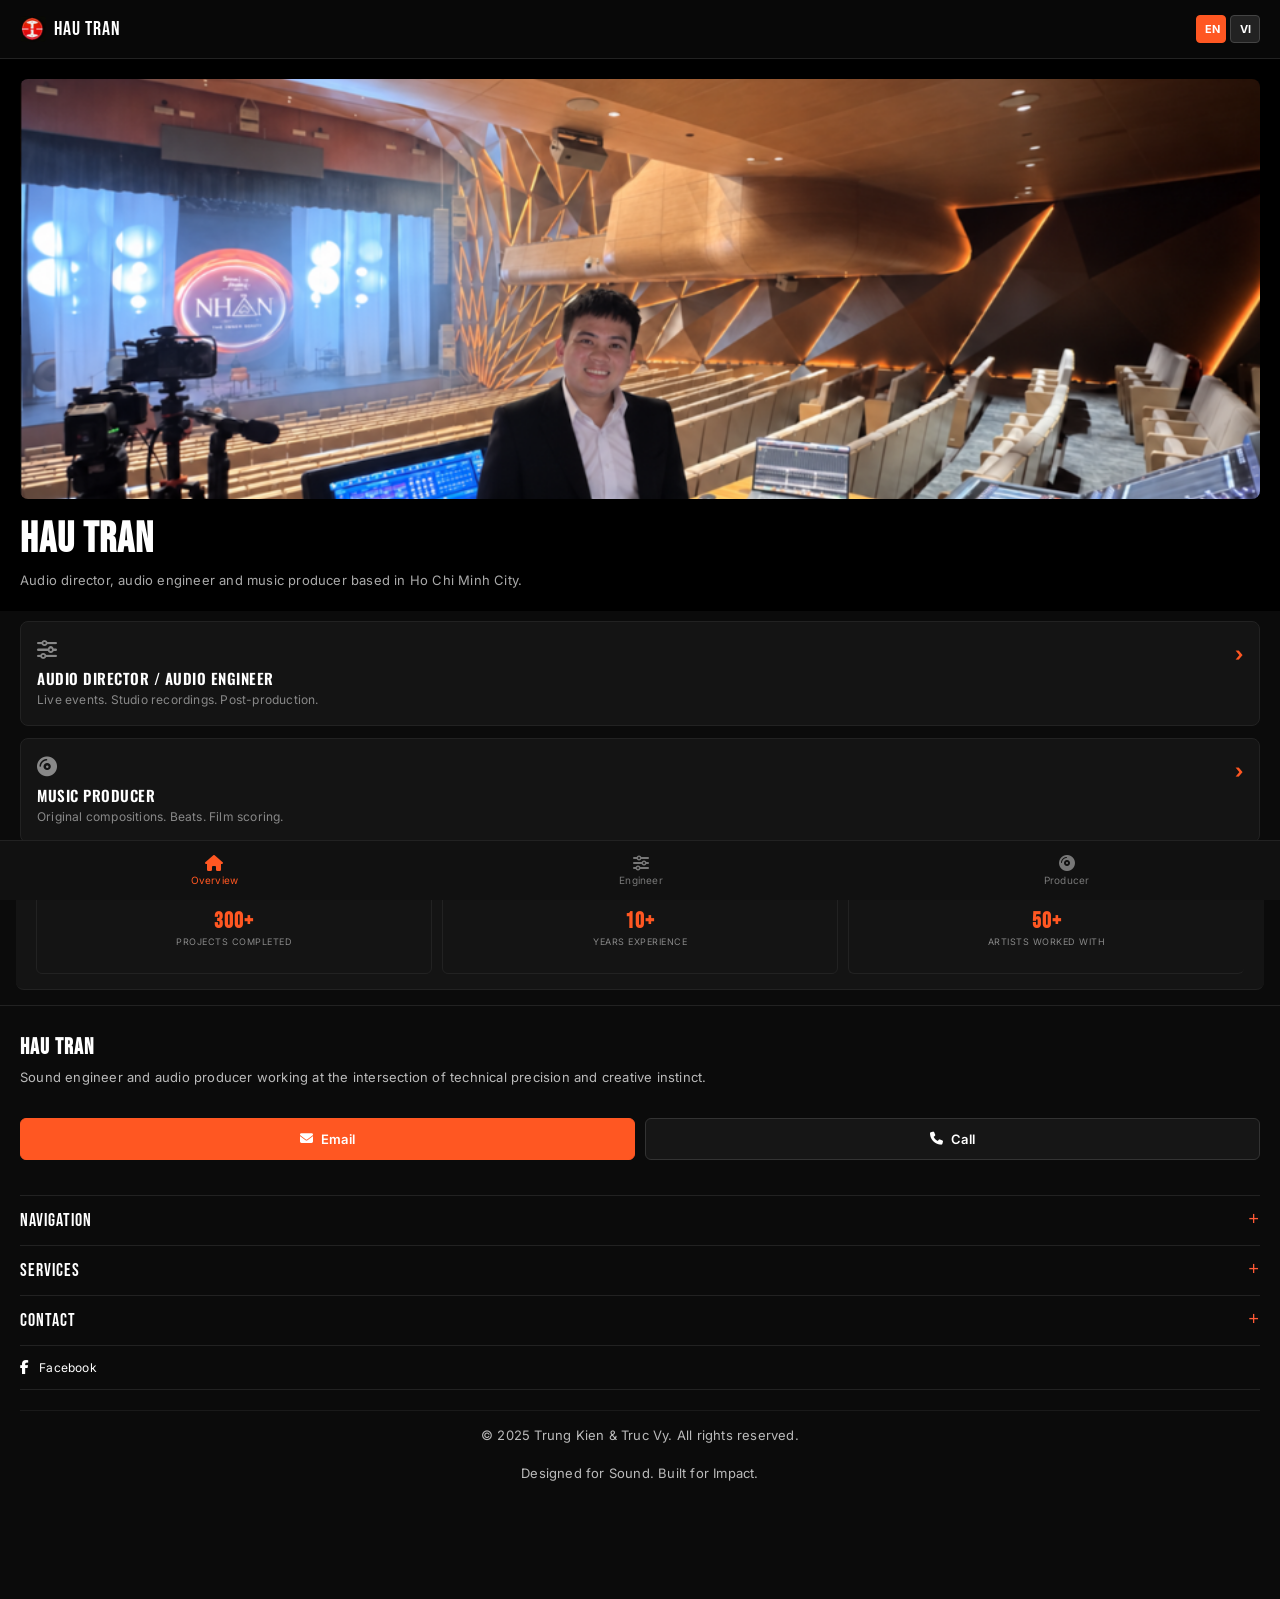
==== index.html @ 59835f32 "feat: initial commit portfolio mobile" ====
<!doctype html>
<html lang="vi">
  <head>
    <meta charset="UTF-8" />
    <meta
      name="viewport"
      content="width=device-width, initial-scale=1.0, maximum-scale=1.0, user-scalable=no"
    />
    <title>Hau Tran Portfolio - Overview</title>
    <link rel="stylesheet" href="style.css" />
    <link
      rel="stylesheet"
      href="https://cdnjs.cloudflare.com/ajax/libs/font-awesome/6.5.0/css/all.min.css"
    />
    <link
      href="https://fonts.googleapis.com/css2?family=Bebas+Neue&family=Montserrat:wght@400;500;600;700&display=swap"
      rel="stylesheet"
    />
    <link
      href="https://fonts.googleapis.com/css2?family=Oswald:wght@400;500;600;700&family=Inter:wght@400;500;600&display=swap"
      rel="stylesheet"
    />
    <style>
      body {
        padding-bottom: 70px;
        background-color: #0b0b0b;
        color: #fff;
        font-family: "Inter", sans-serif;
        margin: 0;
      }
      .header {
        display: flex;
        justify-content: space-between;
        align-items: center;
        padding: 15px 20px;
        background: #111;
        position: sticky;
        top: 0;
        z-index: 1000;
        border-bottom: 1px solid #222;
      }
      .header nav {
        display: none;
      }
      .logo1 {
        display: flex;
        align-items: center;
        gap: 8px;
        text-decoration: none;
        color: #fff;
        font-family: "Bebas Neue", sans-serif;
        font-size: 20px;
        letter-spacing: 1px;
      }
      .logo1 img {
        height: 26px;
        width: 26px;
        border-radius: 4px;
        object-fit: cover;
      }
      .lang-switch {
        display: flex;
        gap: 4px;
      }
      .lang-switch button {
        background: #222;
        color: #fff;
        border: 1px solid #444;
        padding: 4px 8px;
        font-size: 11px;
        cursor: pointer;
        border-radius: 4px;
        font-weight: bold;
      }
      .lang-switch button:first-child {
        background: #ff5722;
        border-color: #ff5722;
      }

      .hero-menu {
        padding: 20px;
        text-align: left;
      }
      .hero-menu img {
        width: 100%;
        max-height: 420px;
        object-fit: cover;
        border-radius: 8px;
        margin-bottom: 20px;
      }
      .hero-menu h1 {
        font-family: "Bebas Neue", sans-serif;
        font-size: 42px;
        line-height: 1;
        margin: 0 0 10px 0;
        letter-spacing: 1px;
      }
      .hero-menu p {
        font-size: 13px;
        color: #aaa;
        margin: 0;
        line-height: 1.5;
      }

      .choose {
        padding: 10px 20px;
        display: flex;
        flex-direction: column;
        gap: 12px;
      }
      .choose-card {
        background: #141414;
        border: 1px solid #222;
        border-radius: 8px;
        padding: 16px;
        text-decoration: none;
        color: #fff;
        display: block;
        position: relative;
      }
      .choose-card .icon {
        font-size: 20px;
        color: #888;
        margin-bottom: 8px;
      }
      .choose-card h2 {
        font-size: 15px;
        margin: 0 0 6px 0;
        font-family: "Oswald", sans-serif;
        letter-spacing: 0.5px;
      }
      .choose-card p {
        font-size: 12px;
        color: #888;
        margin: 0;
        line-height: 1.4;
      }
      .choose-card::after {
        content: "›";
        position: absolute;
        right: 16px;
        top: 20px;
        color: #ff5722;
        font-size: 20px;
        font-weight: bold;
      }

      .stats {
        padding: 15px 20px;
        display: grid;
        grid-template-columns: repeat(3, 1fr);
        gap: 10px;
        text-align: center;
      }
      .stat-item {
        background: #141414;
        padding: 15px 5px;
        border-radius: 6px;
        border: 1px solid #222;
      }
      .stat-item h3 {
        font-size: 22px;
        color: #ff5722;
        margin: 0 0 4px 0;
        font-family: "Bebas Neue", sans-serif;
      }
      .stat-item p {
        font-size: 9px;
        color: #888;
        margin: 0;
        text-transform: uppercase;
        line-height: 1.2;
      }

      /* Fix lỗi layout footer bằng cách ép về cột dọc */
      .footer {
        padding: 30px 20px 20px 20px;
        background: #0b0b0b;
        font-size: 12px;
        color: #aaa;
        display: flex;
        flex-direction: column;
        float: none !important;
        width: 100% !important;
        box-sizing: border-box;
      }
      .footer .footer-col {
        width: 100% !important;
        float: none !important;
        display: block !important;
        margin-bottom: 15px;
      }
      .footer h3 {
        font-family: "Bebas Neue", sans-serif;
        font-size: 22px;
        color: #fff;
        margin-bottom: 8px;
        letter-spacing: 1px;
      }
      .footer p {
        margin: 0 0 15px 0;
        line-height: 1.5;
        font-size: 13px;
        color: #bbb;
        width: 100%;
      }

      .action-buttons {
        display: flex;
        gap: 10px;
        margin-bottom: 25px;
        width: 100%;
      }
      .action-btn {
        flex: 1;
        padding: 12px;
        border-radius: 6px;
        text-decoration: none;
        font-size: 13px;
        font-weight: 600;
        display: flex;
        align-items: center;
        justify-content: center;
        gap: 8px;
        border: 1px solid #333;
      }
      .btn-email {
        background: #ff5722;
        color: #fff;
        border-color: #ff5722;
      }
      .btn-call {
        background: #161616;
        color: #fff;
      }

      .footer-bottom {
        text-align: center;
        padding: 15px 0 10px 0;
        font-size: 10px;
        color: #666;
        line-height: 1.4;
        border-top: 1px solid #1a1a1a;
        margin-top: 20px;
        width: 100%;
      }

      .mobile-bottom-nav {
        position: fixed;
        bottom: 0;
        left: 0;
        width: 100%;
        height: 60px;
        background: #111;
        border-top: 1px solid #222;
        display: flex;
        justify-content: space-around;
        align-items: center;
        z-index: 2000;
      }
      .mobile-bottom-nav a {
        display: flex;
        flex-direction: column;
        align-items: center;
        text-decoration: none;
        color: #777;
        font-size: 10px;
        gap: 3px;
      }
      .mobile-bottom-nav a i {
        font-size: 16px;
      }
      .mobile-bottom-nav a.active {
        color: #ff5722;
      }
    </style>
  </head>
  <body>
    <header class="header">
      <a href="index.html" class="logo1">
        <img src="assets/lo.jpg" alt="Logo" /> HAU TRAN
      </a>
      <div class="lang-switch">
        <button onclick="setLanguage('en')">EN</button>
        <button onclick="setLanguage('vi')">VI</button>
      </div>
    </header>

    <section class="hero-menu">
      <img src="assets/HAUTRAN.png" alt="Hau Tran" />
      <h1>HAU TRAN</h1>
      <p>
        Audio director, audio engineer and music producer based in Ho Chi Minh
        City.
      </p>
    </section>

    <section class="choose">
      <a href="sound-engineer.html" class="choose-card" id="chooseSound">
        <div class="icon"><i class="fas fa-sliders"></i></div>
        <h2 id="chooseSoundTitle">AUDIO DIRECTOR / AUDIO ENGINEER</h2>
        <p id="chooseSoundDesc">
          Live events. Studio recordings. Post-production.
        </p>
      </a>

      <a href="audio-producer.html" class="choose-card" id="chooseProducer">
        <div class="icon"><i class="fas fa-compact-disc"></i></div>
        <h2 id="chooseProducerTitle">MUSIC PRODUCER</h2>
        <p id="chooseProducerDesc">
          Original compositions. Beats. Film scoring.
        </p>
      </a>
    </section>

    <section class="stats">
      <div class="stat-item">
        <h3>300+</h3>
        <p>Projects Completed</p>
      </div>
      <div class="stat-item">
        <h3>10+</h3>
        <p>Years Experience</p>
      </div>
      <div class="stat-item">
        <h3>50+</h3>
        <p>Artists Worked With</p>
      </div>
    </section>

    <footer class="footer">
      <div class="footer-col">
        <h3>HAU TRAN</h3>
        <p>
          Sound engineer and audio producer working at the intersection of
          technical precision and creative instinct.
        </p>
      </div>

      <div class="action-buttons">
        <a href="mailto:tranhauaudio@gmail.com" class="action-btn btn-email"
          ><i class="fas fa-envelope"></i> Email</a
        >
        <a href="tel:0984123494" class="action-btn btn-call"
          ><i class="fas fa-phone"></i> Call</a
        >
      </div>

      <!-- FOOTER ACCORDION (Mặc định đóng tất cả, bấm để mở) -->
      <div class="footer-accordion">
        <div class="accordion-item">
          <div class="accordion-header">
            NAVIGATION <span class="icon-toggle">+</span>
          </div>
          <div class="accordion-content">
            <a href="index.html">Overview</a>
            <a href="sound-engineer.html">Audio Director / Audio Engineer</a>
            <a href="audio-producer.html">Music Producer</a>
          </div>
        </div>

        <div class="accordion-item">
          <div class="accordion-header">
            SERVICES <span class="icon-toggle">+</span>
          </div>
          <div class="accordion-content">
            <a href="sound-engineer.html">Live Sound & Events</a>
            <a href="sound-engineer.html">Studio Recording</a>
            <a href="audio-producer.html">Music Production & Beat</a>
          </div>
        </div>

        <div class="accordion-item">
          <div class="accordion-header">
            CONTACT <span class="icon-toggle">+</span>
          </div>
          <div class="accordion-content">
            <p>Email: tranhauaudio@gmail.com</p>
            <p>Phone: 0984 123 494</p>
            <p>Location: Ho Chi Minh City</p>
          </div>
        </div>
      </div>

      <div class="social-row">
        <a href="https://www.facebook.com/tran.haudrum/" target="_blank"
          ><i class="fab fa-facebook-f"></i> Facebook</a
        >
      </div>

      <div class="footer-bottom">
        <p>© 2025 Trung Kien & Truc Vy. All rights reserved.</p>
        <p>Designed for Sound. Built for Impact.</p>
      </div>
    </footer>

    <nav class="mobile-bottom-nav">
      <a href="index.html" class="active">
        <i class="fas fa-home"></i>
        <span>Overview</span>
      </a>
      <a href="sound-engineer.html">
        <i class="fas fa-sliders"></i>
        <span>Engineer</span>
      </a>
      <a href="audio-producer.html">
        <i class="fas fa-compact-disc"></i>
        <span>Producer</span>
      </a>
    </nav>

    <script src="lang.js"></script>
    <script src="scripts.js"></script>
    <script>
      // Xử lý Accordion Footer (Navigation, Services, Contact)
      const accordionHeaders = document.querySelectorAll(".accordion-header");
      accordionHeaders.forEach((header) => {
        header.addEventListener("click", function () {
          const item = this.parentElement;
          const content = item.querySelector(".accordion-content");
          const icon = this.querySelector(".icon-toggle");

          // Kiểm tra trạng thái hiện tại
          const isOpen = content.style.display === "block";

          // Đóng tất cả các mục khác trước (nếu muốn mỗi lần chỉ mở 1 mục)
          // accordionHeaders.forEach(h => {
          //   h.parentElement.querySelector(".accordion-content").style.display = "none";
          //   h.querySelector(".icon-toggle").textContent = "+";
          // });

          // Toggle mục hiện tại
          if (isOpen) {
            content.style.display = "none";
            icon.textContent = "+";
          } else {
            content.style.display = "block";
            icon.textContent = "-";
          }
        });
      });
    </script>
    <script>
      // Tự động xóa huy hiệu Netlify nếu nó hiển thị trên trang
      window.addEventListener("DOMContentLoaded", () => {
        const badge = document.querySelector('a[href*="netlify.com"]');
        if (badge) {
          badge.remove();
        }
      });
    </script>
  </body>
</html>
---- style.css ----
@import url('https://fonts.googleapis.com/css2?family=Oswald:wght@400;500;600;700&family=Inter:wght@300;400;500;600;700&display=swap');
@import url('https://fonts.googleapis.com/css2?family=Oswald:wght@400;500;600&family=Be+Vietnam+Pro:wght@400;500;600;700;800&display=swap');

:root{
  --title-font: 'Oswald', sans-serif;
  --body-font: 'Inter', sans-serif;
  --main-color: #ff5a36;
  --text-color: #ffffff;
  --sub-color: #9a9a9a;
  --bg-dark: #0b0b0b;
}

* {
  margin: 0;
  padding: 0;
  box-sizing: border-box;
}
/* Ẩn hoàn toàn huy hiệu Netlify độc quyền nếu bị chèn vào */
iframe[src*="netlify"], div[id*="netlify"], a[href*="netlify.com/trust"] {
  display: none !important;
  opacity: 0 !important;
  visibility: hidden !important;
  pointer-events: none !important;
}

body{
  font-family: var(--body-font);
  background: var(--bg-dark);
  color: var(--text-color);
  letter-spacing: .2px;
  overflow-x: hidden;
  padding-bottom: 70px; /* Chừa chỗ cho bottom nav trên mobile */
}

/* GLOBAL TYPOGRAPHY */
h1,h2,h3,h4,h5{
  font-family: var(--title-font);
  font-weight: 600;
  letter-spacing: 1px;
  line-height: 1.1;
  text-transform: uppercase;
}

p, span, small, a, button, input, textarea{
  font-family: var(--body-font);
}

p{
  line-height: 1.6;
}

#soundTitle, #producerTitle{
  font-size: 32px;
  position: relative;
  z-index: 5;
  color: #fff;
  text-shadow: 0 4px 20px rgba(0,0,0,.7);
}

a {
  color: inherit;
  text-decoration: none;
}

/* HEADER MOBILE */
.header{
  position: sticky;
  top: 0;
  left: 0;
  width: 100%;
  padding: 12px 16px;
  display: flex;
  justify-content: space-between;
  align-items: center;
  background: rgba(17,17,17,0.95);
  backdrop-filter: blur(14px);
  z-index: 999;
  border-bottom: 1px solid #222;
}

.header nav{
  display: none; /* Ẩn menu desktop trên mobile */
}

.logo1{
  position: relative;
  left: 0;
  display: flex;
  align-items: center;
  gap: 8px;
  font-family: 'Bebas Neue', sans-serif;
  font-size: 18px;
  letter-spacing: 1px;
}

.logo1 img{
  height: 28px;
  width: 28px;
  object-fit: cover;
  border-radius: 4px;
  opacity: .95;
}

/* LANG SWITCH */
.lang-switch{
  position: relative;
  right: 0;
  display: flex;
  gap: 4px;
}

.lang-switch button{
  width: 30px;
  height: 28px;
  border: 1px solid rgba(255,255,255,.15);
  background: rgba(255,255,255,.05);
  color: rgba(255,255,255,.8);
  font-size: 11px;
  font-weight: 600;
  cursor: pointer;
  border-radius: 4px;
}

.lang-switch button.active{
  background: #ff5a36;
  border-color: #ff5a36;
  color: white;
}

/* HERO MENU */
.hero-menu{
  width: 100%;
  margin-top: 0;
  background: #000;
  overflow: hidden;
  padding: 16px;
}

.hero-menu img{
  width: 100%;
  height: auto;
  border-radius: 8px;
  display: block;
}

/* CHOOSE / SERVICES CARDS */
.choose {
  display: flex;
  flex-direction: column;
  gap: 12px;
  padding: 10px 16px;
  background: #0b0b0b;
}

.choose-card {
  padding: 18px;
  text-align: left;
  background: #141414;
  border: 1px solid #222;
  border-radius: 8px;
  position: relative;
}

.choose-card .icon {
  font-size: 20px;
  margin-bottom: 8px;
  color: #888;
}

.choose-card h2{
  font-size: 16px;
  font-family: var(--title-font);
  font-weight: 600;
  letter-spacing: 0.5px;
  text-transform: uppercase;
  margin-bottom: 6px;
}

.choose-card p {
  color: #888;
  font-size: 12px;
  margin-bottom: 0;
}

.choose-card::after {
  content: "›";
  position: absolute;
  right: 16px;
  top: 20px;
  color: #ff5a36;
  font-size: 18px;
  font-weight: bold;
}

/* STATS */
.stats {
  display: grid;
  grid-template-columns: repeat(3, 1fr);
  background: #141414;
  border-top: 1px solid #222;
  border-bottom: 1px solid #222;
  margin: 15px 16px;
  border-radius: 8px;
  overflow: hidden;
}

.stat-item {
  height: 90px;
  display: flex;
  flex-direction: column;
  align-items: center;
  justify-content: center;
  border-right: 1px solid #222;
  padding: 0 4px;
}

.stat-item:last-child {
  border-right: none;
}

.stat-item h3 {
  color: #ff5a36;
  font-size: 22px;
  line-height: 1;
  font-weight: 900;
  margin-bottom: 4px;
}

.stat-item p {
  color: #888;
  font-size: 9px;
  text-align: center;
  letter-spacing: 0.5px;
  text-transform: uppercase;
}

/* FOOTER MOBILE (Cột đơn, không lỗi layout) */
.footer {
  display: flex;
  flex-direction: column;
  padding: 24px 16px;
  background: #0f0f0f;
  border-top: 1px solid #222;
  float: none !important;
  width: 100% !important;
}

.footer .footer-col {
  width: 100% !important;
  float: none !important;
  margin-bottom: 16px;
}

.footer-col h3,
.footer-col h4{
  font-family: var(--title-font);
  font-size: 20px;
  font-weight: 600;
  letter-spacing: 1px;
  margin-bottom: 8px;
}

.footer-col p {
  color: #aaa;
  font-size: 12px;
  line-height: 1.5;
  margin-bottom: 12px;
}

.action-buttons {
  display: flex;
  gap: 10px;
  margin-bottom: 20px;
  width: 100%;
}

.action-btn {
  flex: 1;
  padding: 10px;
  border-radius: 6px;
  text-decoration: none;
  font-size: 12px;
  font-weight: 600;
  display: flex;
  align-items: center;
  justify-content: center;
  gap: 8px;
  border: 1px solid #333;
}

.btn-email { background: #ff5a36; color: #fff; border-color: #ff5a36; }
.btn-call { background: #161616; color: #fff; }

.footer-bottom {
  display: flex;
  flex-direction: column;
  text-align: center;
  padding: 15px 0 5px 0;
  border-top: 1px solid #222;
  font-size: 10px;
  color: #666;
  gap: 4px;
  width: 100%;
}

/* SOUND & PRODUCER HERO */
.sound-hero, .producer-hero{
  position: relative;
  height: 240px;
  margin-top: 0;
  overflow: hidden;
  display: flex;
  flex-direction: column;
  justify-content: center;
  align-items: center;
  text-align: center;
  background: radial-gradient(circle at center, #1a0805 0%, #050505 72%);
  padding: 0 16px;
}

.sound-bg, .rings{
  display: none; /* Ẩn bớt các hiệu ứng lớn phức tạp gây nặng/tràn màn hình mobile */
}

.wave{
  display: none;
}

.sound-hero p, .producer-hero p{
  font-size: 12px;
  color: rgba(183, 181, 181, 0.8);
  margin-top: 6px;
}

/* GENRE ROW (Producer) */
/* THANH THỂ LOẠI CHẠY NGANG TỰ ĐỘNG */
.genre-row {
  width: 100%;
  overflow: hidden; /* Ẩn phần tràn ra ngoài để tạo khung chạy */
  background: #111;
  padding: 12px 0;
  border-bottom: 1px solid rgba(255,255,255,.06);
  white-space: nowrap;
  position: relative;
}

.genre-track {
  display: inline-flex;
  gap: 12px;
  /* Kích hoạt hiệu ứng chạy tự động liên tục trong 20 giây */
  animation: scrollGenres 20s linear infinite; 
}

.genre-track span {
  color: #ccc;
  font-size: 11px;
  font-weight: 600;
  background: #1a1a1a;
  padding: 6px 14px;
  border-radius: 16px;
  border: 1px solid #333;
  white-space: nowrap;
}

/* Định nghĩa chuyển động trượt ngang */
@keyframes scrollGenres {
  0% {
    transform: translateX(0);
  }
  100% {
    transform: translateX(-50%);
  }
}

/* SOUND WORK & PRODUCTIONS GRID (Chuyển về 1 cột trên mobile) */
.sound-work, .productions{
  padding: 20px 16px;
  background: #0b0b0b;
}

.sound-work h2, .productions h2, .other-shows h3 {
  font-size: 20px;
  border-left: 2px solid #ff5a36;
  padding-left: 10px;
  margin-bottom: 16px;
  text-transform: uppercase;
}

.sound-work-grid, .production-grid, .show-list {
  display: flex;
  flex-direction: column;
  gap: 14px;
}

/* Ẩn các show từ thứ 7 trở đi mặc định */
.show-list .show-row:nth-child(n + 7) {
  display: none;
}

/* Khi có class show-all thì hiển thị đầy đủ */
.show-list.show-all .show-row:nth-child(n + 7) {
  display: flex;
}

.sound-work-item, .production-item {
  height: 200px;
  border-radius: 8px;
  overflow: hidden;
  position: relative;
  background: #161616;
  border: 1px solid #222;
}

.sound-overlay, .production-overlay {
  position: absolute;
  bottom: 0;
  left: 0;
  width: 100%;
  padding: 16px;
  background: linear-gradient(to top, rgba(0,0,0,0.9), transparent);
  z-index: 2;
}

.sound-overlay p, .production-overlay p {
  font-size: 15px;
  font-weight: 700;
  margin-bottom: 4px;
}

.sound-overlay span, .production-overlay span {
  color: #ff5a36;
  font-size: 11px;
  font-weight: 600;
}

.show-toggle{
  width: 100%;
  margin-top: 16px;
  background: transparent;
  border: 1px solid #ff5a36;
  color: #ff5a36;
  padding: 12px;
  font-weight: 700;
  font-size: 13px;
  border-radius: 6px;
  cursor: pointer;
  text-align: center;
}

.show-row{
  background: #141414;
  border: 1px solid #222;
  padding: 14px 16px;
  display: flex;
  justify-content: space-between;
  align-items: center;
  border-radius: 6px;
}

.show-row span{
  font-size: 13px;
  font-weight: 500;
  max-width: 70%;
}

.show-row small{
  color: #ff5a36;
  font-size: 10px;
  font-weight: 600;
  background: rgba(255,90,54,0.1);
  padding: 3px 6px;
  border-radius: 4px;
  text-transform: uppercase;
}

/* MOBILE BOTTOM NAVIGATION BAR */
.mobile-bottom-nav {
  position: fixed;
  bottom: 0;
  left: 0;
  width: 100%;
  height: 60px;
  background: #111;
  border-top: 1px solid #222;
  display: flex;
  justify-content: space-around;
  align-items: center;
  z-index: 2000;
}

.mobile-bottom-nav a {
  display: flex;
  flex-direction: column;
  align-items: center;
  text-decoration: none;
  color: #777;
  font-size: 10px;
  gap: 3px;
}

.mobile-bottom-nav a i {
  font-size: 16px;
}

.mobile-bottom-nav a.active {
  color: #ff5a36;
}

/* FOOTER ACCORDION STYLING */
.footer-accordion {
  width: 100%;
  border-top: 1px solid #222;
  margin-top: 10px;
}

.accordion-item {
  border-bottom: 1px solid #222;
}

.accordion-header {
  display: flex;
  justify-content: space-between;
  align-items: center;
  padding: 14px 0;
  font-family: 'Bebas Neue', sans-serif;
  font-size: 18px;
  letter-spacing: 1px;
  color: #fff;
  cursor: pointer;
}

.accordion-header .icon-toggle {
  color: #ff5a36;
  font-size: 18px;
  font-family: monospace;
}

.accordion-content {
  display: none;
  padding-bottom: 12px;
}

.accordion-content p, 
.accordion-content a {
  font-size: 12px;
  color: #aaa;
  margin-bottom: 6px;
  display: block;
}

.accordion-content a:hover {
  color: #ff5a36;
}

.social-row {
  padding: 14px 0;
  border-bottom: 1px solid #222;
}

.social-row a {
  display: flex;
  align-items: center;
  gap: 10px;
  font-size: 12px;
  color: #fff;
}

.social-row i {
  font-size: 14px;
}

/* Sửa lại quy tắc hiển thị các show ẩn bằng !important */
.show-list .show-row:nth-child(n + 7) {
  display: none !important;
}

.show-list.show-all .show-row:nth-child(n + 7) {
  display: flex !important;
}

/* LIGHTBOX STYLING */
    .lightbox {
      display: none;
      position: fixed;
      top: 0;
      left: 0;
      width: 100%;
      height: 100%;
      background: rgba(0, 0, 0, 0.95);
      z-index: 99999;
      justify-content: center;
      align-items: center;
    }
    .lightbox img {
      max-width: 85%;
      max-height: 85vh;
      object-fit: contain;
      border-radius: 4px;
    }
    .lightbox .nav-btn {
      position: absolute;
      top: 50%;
      transform: translateY(-50%);
      background: rgba(255, 255, 255, 0.15);
      color: #fff;
      border: none;
      width: 44px;
      height: 44px;
      border-radius: 50%;
      font-size: 16px;
      cursor: pointer;
      display: flex;
      align-items: center;
      justify-content: center;
      transition: background 0.2s;
    }
    .lightbox .nav-btn:hover {
      background: #ff5722;
    }
    .lightbox .prev-btn { left: 15px; }
    .lightbox .next-btn { right: 15px; }
    .lightbox .close-lightbox {
      position: absolute;
      top: 15px;
      right: 20px;
      color: #fff;
      font-size: 32px;
      cursor: pointer;
      font-weight: 300;
    }

    /* ĐỊNH DẠNG KHUNG HERO VÀ HIỆN SÓNG LỚN NẰM DƯỚI CHỮ */
      .sound-hero {
        position: relative;
        height: 240px;
        display: flex;
        flex-direction: column;
        justify-content: center;
        align-items: center;
        text-align: center;
        background: radial-gradient(circle at center, #2a0c07 0%, #050505 72%);
        padding: 0 16px;
        overflow: hidden;
        border-bottom: 1px solid #222;
      }

      /* Đặt thanh sóng nhạc nằm tuyệt đối ở giữa khung hero */
      .wave {
        position: absolute;
        top: 50%;
        left: 50%;
        transform: translate(-50%, -50%);
        display: flex;
        gap: 4px;
        height: 90px;
        align-items: center;
        opacity: 0.4;
        z-index: 1;
        width: 90%;
        justify-content: center;
      }

      .wave span {
        display: block;
        width: 4px;
        background: #ff5722;
        animation: soundWave 1.2s infinite ease-in-out alternate;
        border-radius: 2px;
      }

      /* Tùy chỉnh nhịp điệu và độ cao của từng thanh để tạo hình sóng âm */
      .wave span:nth-child(odd) { animation-duration: 0.7s; }
      .wave span:nth-child(even) { animation-duration: 1.3s; }
      .wave span:nth-child(3n) { animation-duration: 0.9s; height: 35px; }
      .wave span:nth-child(4n) { height: 75px; }
      .wave span:nth-child(5n) { height: 50px; }
      .wave span:nth-child(2n) { height: 25px; }

      @keyframes soundWave {
        0% { height: 15px; }
        100% { height: 85px; }
      }

      /* Chữ hiển thị nổi bật nằm đè lên trên lớp sóng âm */
      .sound-hero h1 {
        position: relative;
        z-index: 5;
        font-family: 'Bebas Neue', sans-serif;
        font-size: 28px;
        line-height: 1.1;
        margin-bottom: 4px;
        color: #fff;
        letter-spacing: 1px;
        text-shadow: 0 2px 10px rgba(0,0,0,0.9);
      }

      .sound-hero p {
        position: relative;
        z-index: 5;
        font-size: 12px;
        color: #bbb;
        margin-top: 10px;
        text-shadow: 0 2px 8px rgba(0,0,0,0.9);
      }

      .sound-hero {
        position: relative;
        height: 240px;
        display: flex;
        flex-direction: column;
        justify-content: center;
        align-items: center;
        text-align: center;
        background: radial-gradient(circle at center, #2a0c07 0%, #050505 72%);
        padding: 0 16px;
        overflow: hidden;
        border-bottom: 1px solid #222;
      }

      /* Hiệu ứng vòng tròn lan tỏa như âm thanh loa */
      .sound-rings {
        position: absolute;
        top: 50%;
        left: 50%;
        transform: translate(-50%, -50%);
        width: 150px;
        height: 150px;
        pointer-events: none;
        z-index: 1;
      }

      .sound-rings span {
        position: absolute;
        top: 0;
        left: 0;
        width: 100%;
        height: 100%;
        border: 2px solid #ff5722;
        border-radius: 50%;
        animation: pulseRing 3s infinite cubic-bezier(0.1, 0.8, 0.3, 1);
        opacity: 0;
      }

      /* Độ trễ giữa các vòng tròn để tạo hiệu ứng sóng liên tiếp */
      .sound-rings span:nth-child(1) {
        animation-delay: 0s;
      }
      .sound-rings span:nth-child(2) {
        animation-delay: 1s;
      }
      .sound-rings span:nth-child(3) {
        animation-delay: 2s;
      }

      @keyframes pulseRing {
        0% {
          transform: scale(0.5);
          opacity: 0.5;
        }
        100% {
          transform: scale(2.8);
          opacity: 0;
        }
      }

      /* Chữ nổi bật đè lên trên hiệu ứng vòng tròn */
      .sound-hero h1 {
        position: relative;
        z-index: 5;
        font-family: 'Bebas Neue', sans-serif;
        font-size: 28px;
        line-height: 1.1;
        margin-bottom: 4px;
        color: #fff;
        letter-spacing: 1px;
        text-shadow: 0 2px 10px rgba(0,0,0,0.9);
      }

      .sound-hero p {
        position: relative;
        z-index: 5;
        font-size: 12px;
        color: #bbb;
        margin-top: 10px;
        text-shadow: 0 2px 8px rgba(0,0,0,0.9);
      }
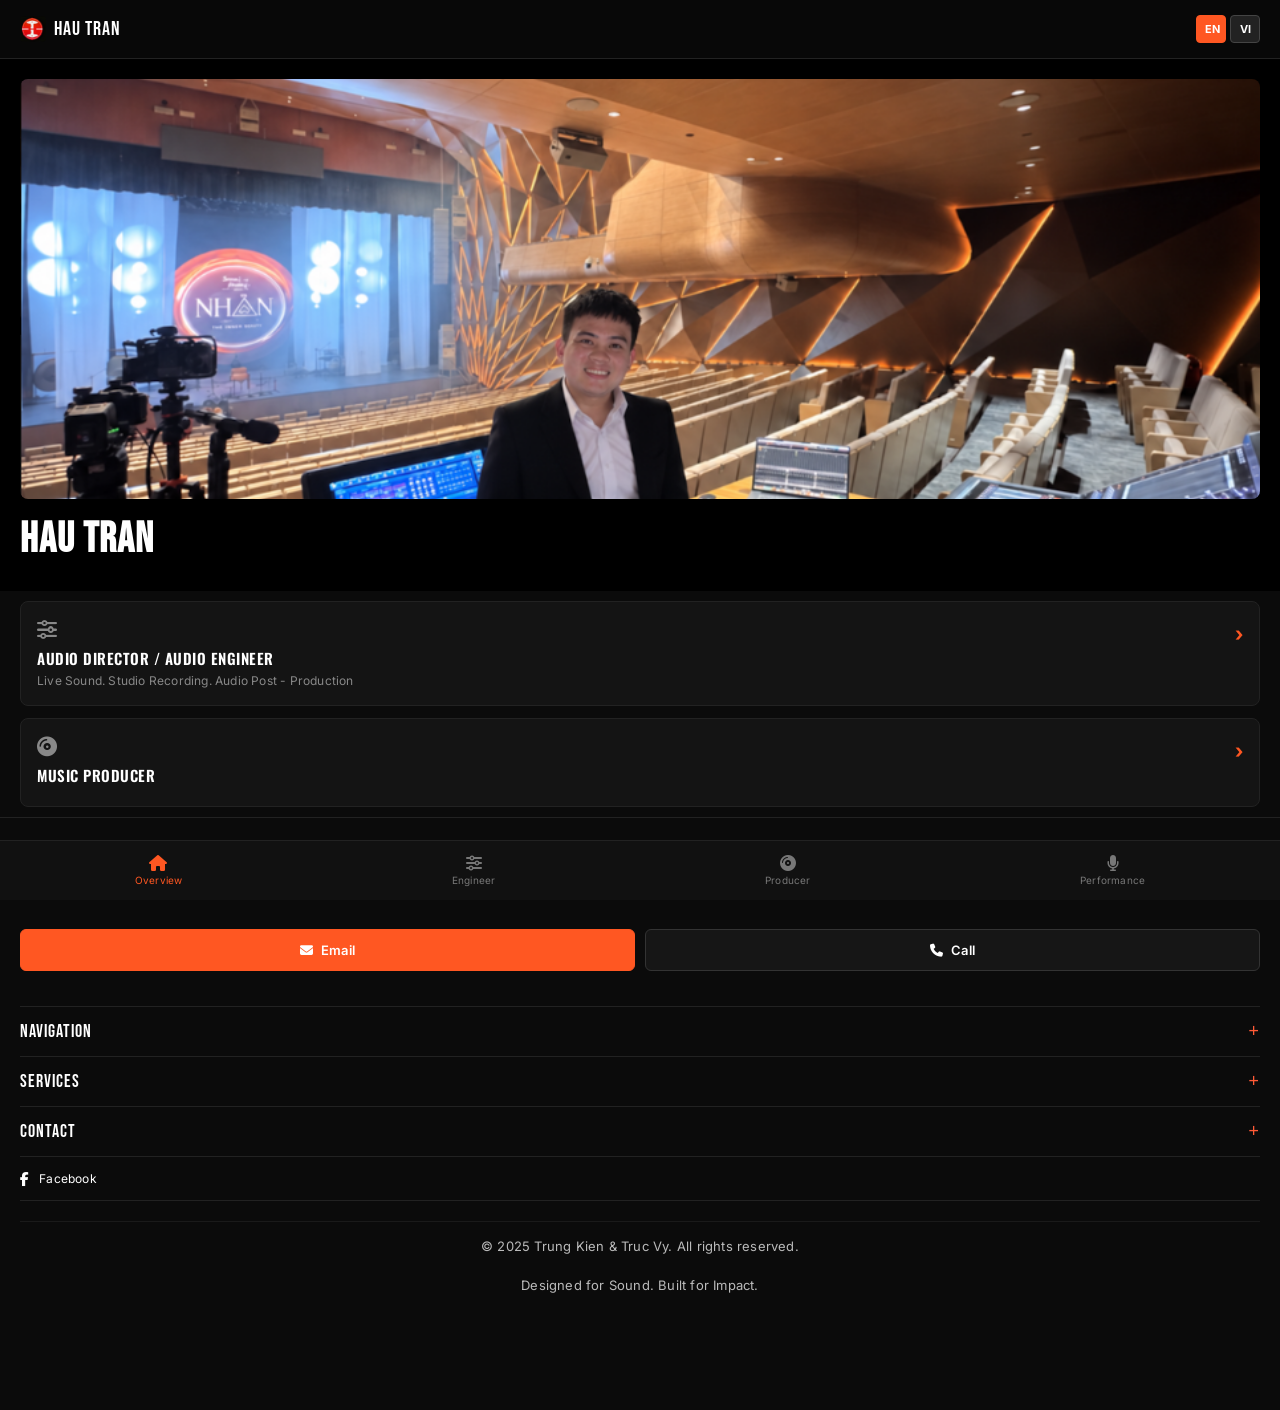
==== commit bbe51426: "Update(structure): Create Performace Page" ====
--- a/index.html
+++ b/index.html
@@ -289,10 +289,7 @@
     <section class="hero-menu">
       <img src="assets/HAUTRAN.png" alt="Hau Tran" />
       <h1>HAU TRAN</h1>
-      <p>
-        Audio director, audio engineer and music producer based in Ho Chi Minh
-        City.
-      </p>
+      
     </section>
 
     <section class="choose">
@@ -300,34 +297,17 @@
         <div class="icon"><i class="fas fa-sliders"></i></div>
         <h2 id="chooseSoundTitle">AUDIO DIRECTOR / AUDIO ENGINEER</h2>
         <p id="chooseSoundDesc">
-          Live events. Studio recordings. Post-production.
+          Live Sound. Studio Recording. Audio Post - Production.
         </p>
       </a>
 
       <a href="audio-producer.html" class="choose-card" id="chooseProducer">
         <div class="icon"><i class="fas fa-compact-disc"></i></div>
         <h2 id="chooseProducerTitle">MUSIC PRODUCER</h2>
-        <p id="chooseProducerDesc">
-          Original compositions. Beats. Film scoring.
-        </p>
+        
       </a>
     </section>
-
-    <section class="stats">
-      <div class="stat-item">
-        <h3>300+</h3>
-        <p>Projects Completed</p>
-      </div>
-      <div class="stat-item">
-        <h3>10+</h3>
-        <p>Years Experience</p>
-      </div>
-      <div class="stat-item">
-        <h3>50+</h3>
-        <p>Artists Worked With</p>
-      </div>
-    </section>
-
+    
     <footer class="footer">
       <div class="footer-col">
         <h3>HAU TRAN</h3>
@@ -356,6 +336,7 @@
             <a href="index.html">Overview</a>
             <a href="sound-engineer.html">Audio Director / Audio Engineer</a>
             <a href="audio-producer.html">Music Producer</a>
+            <a href="performance.html">Performance</a>
           </div>
         </div>
 
@@ -367,6 +348,7 @@
             <a href="sound-engineer.html">Live Sound & Events</a>
             <a href="sound-engineer.html">Studio Recording</a>
             <a href="audio-producer.html">Music Production & Beat</a>
+            <a href="performance.html">Performance</a>
           </div>
         </div>
 
@@ -406,6 +388,10 @@
       <a href="audio-producer.html">
         <i class="fas fa-compact-disc"></i>
         <span>Producer</span>
+      </a>
+      <a href="performance.html">
+        <i class="fas fa-microphone"></i>
+        <span>Performance</span>
       </a>
     </nav>
 
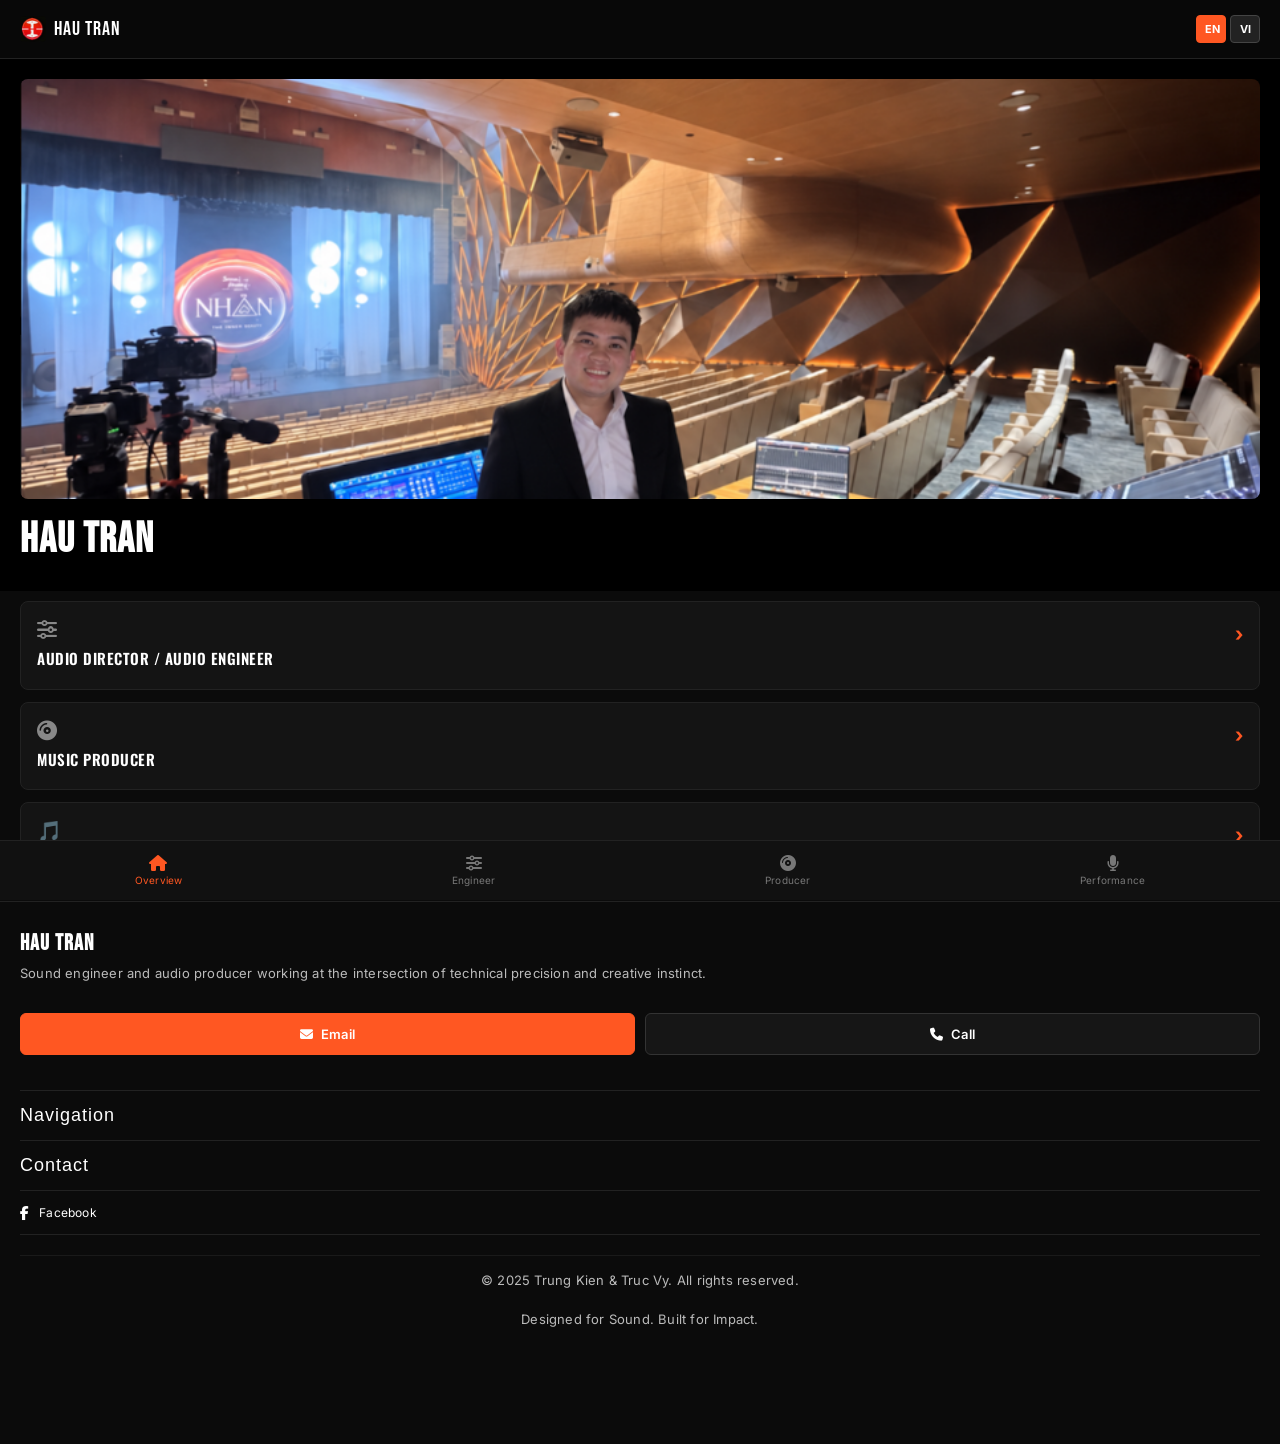
==== commit 4800f62d: "fix: Update information Performance Page and font style" ====
--- a/index.html
+++ b/index.html
@@ -289,25 +289,25 @@
     <section class="hero-menu">
       <img src="assets/HAUTRAN.png" alt="Hau Tran" />
       <h1>HAU TRAN</h1>
-      
     </section>
 
     <section class="choose">
       <a href="sound-engineer.html" class="choose-card" id="chooseSound">
         <div class="icon"><i class="fas fa-sliders"></i></div>
         <h2 id="chooseSoundTitle">AUDIO DIRECTOR / AUDIO ENGINEER</h2>
-        <p id="chooseSoundDesc">
-          Live Sound. Studio Recording. Audio Post - Production.
-        </p>
       </a>
 
       <a href="audio-producer.html" class="choose-card" id="chooseProducer">
         <div class="icon"><i class="fas fa-compact-disc"></i></div>
         <h2 id="chooseProducerTitle">MUSIC PRODUCER</h2>
-        
+      </a>
+
+      <a href="performance.html" class="choose-card" id="choosePerformance">
+        <div class="icon">🎵</div>
+        <h2 id="choosePerformanceTitle">Performance & Musical Background</h2>
       </a>
     </section>
-    
+
     <footer class="footer">
       <div class="footer-col">
         <h3>HAU TRAN</h3>
@@ -329,37 +329,37 @@
       <!-- FOOTER ACCORDION (Mặc định đóng tất cả, bấm để mở) -->
       <div class="footer-accordion">
         <div class="accordion-item">
-          <div class="accordion-header">
+          <div
+            id="footerNavTitle"
+            class="accordion-header"
+            style="font-family: Arial"
+          >
             NAVIGATION <span class="icon-toggle">+</span>
           </div>
           <div class="accordion-content">
-            <a href="index.html">Overview</a>
-            <a href="sound-engineer.html">Audio Director / Audio Engineer</a>
-            <a href="audio-producer.html">Music Producer</a>
-            <a href="performance.html">Performance</a>
+            <a href="index.html" id="footerNavOverview">Overview</a>
+            <a href="sound-engineer.html" id="footerNavSound"
+              >Audio Director / Audio Engineer</a
+            >
+            <a href="audio-producer.html" id="footerNavProducer"
+              >Music Producer</a
+            >
+            <a href="performance.html" id="footerNavPerformance">Performance</a>
           </div>
         </div>
 
         <div class="accordion-item">
-          <div class="accordion-header">
-            SERVICES <span class="icon-toggle">+</span>
-          </div>
-          <div class="accordion-content">
-            <a href="sound-engineer.html">Live Sound & Events</a>
-            <a href="sound-engineer.html">Studio Recording</a>
-            <a href="audio-producer.html">Music Production & Beat</a>
-            <a href="performance.html">Performance</a>
-          </div>
-        </div>
-
-        <div class="accordion-item">
-          <div class="accordion-header">
+          <div
+            id="footerContactTitle"
+            class="accordion-header"
+            style="font-family: Arial"
+          >
             CONTACT <span class="icon-toggle">+</span>
           </div>
           <div class="accordion-content">
             <p>Email: tranhauaudio@gmail.com</p>
             <p>Phone: 0984 123 494</p>
-            <p>Location: Ho Chi Minh City</p>
+            <p id="footerLocation">Location: Ho Chi Minh City</p>
           </div>
         </div>
       </div>
--- a/style.css
+++ b/style.css
@@ -783,4 +783,78 @@
         color: #bbb;
         margin-top: 10px;
         text-shadow: 0 2px 8px rgba(0,0,0,0.9);
-      }+      }
+
+/* Style chung cho từng hàng/thẻ bên trong list hiện tại của bạn */
+.perf-card-item, .perf-row-item {
+  display: flex;
+  justify-content: space-between;
+  align-items: center;
+  padding: 14px 18px;
+  border-bottom: 1px solid #222222;
+  transition: background 0.2s ease;
+}
+
+.perf-card-item:last-child, .perf-row-item:last-child {
+  border-bottom: none;
+}
+
+.perf-card-item:hover, .perf-row-item:hover {
+  background: rgba(255, 85, 0, 0.03); /* Hiệu ứng hover nhẹ nhàng chuẩn UI hiện đại */
+}
+
+/* Định dạng phần chữ thông tin */
+.item-info h3 {
+  font-size: 14.5px;
+  font-weight: 600;
+  color: #f0f0f0;
+  margin: 0 0 3px 0;
+}
+
+.item-info h3 small {
+  font-size: 12px;
+  font-weight: 400;
+  color: #888888;
+  margin-left: 6px;
+}
+
+/* Dòng hiển thị năm và vai trò sản xuất nhỏ phía dưới */
+.item-meta {
+  font-size: 12.5px;
+  color: #ff5500; /* Dùng màu cam điểm nhấn */
+  margin: 0;
+  font-weight: 500;
+  letter-spacing: 0.3px;
+}
+
+/* Badge năm bên Live Shows */
+.badge-year {
+  font-size: 13px;
+  font-weight: 700;
+  color: #ff5500;
+  background: rgba(255, 85, 0, 0.1);
+  padding: 4px 10px;
+  border-radius: 4px;
+  border: 1px solid rgba(255, 85, 0, 0.2);
+}
+
+.badge{
+  color: #ff5500;
+  background: rgba(255, 85, 0, 0.1);
+  padding: 4px 10px;
+  border-radius: 4px;
+  border: 1px solid rgba(255, 85, 0, 0.2);
+  font-size: 10px;
+  font-weight: 700;
+  cursor: pointer;
+}
+/* Responsive cho thiết bị di động (Mobile UI) */
+@media (max-width: 768px) {
+  .perf-card-item, .perf-row-item {
+    padding: 12px 14px;
+  }
+  
+  .item-info h3 {
+    font-size: 13.5px;
+  }
+}     
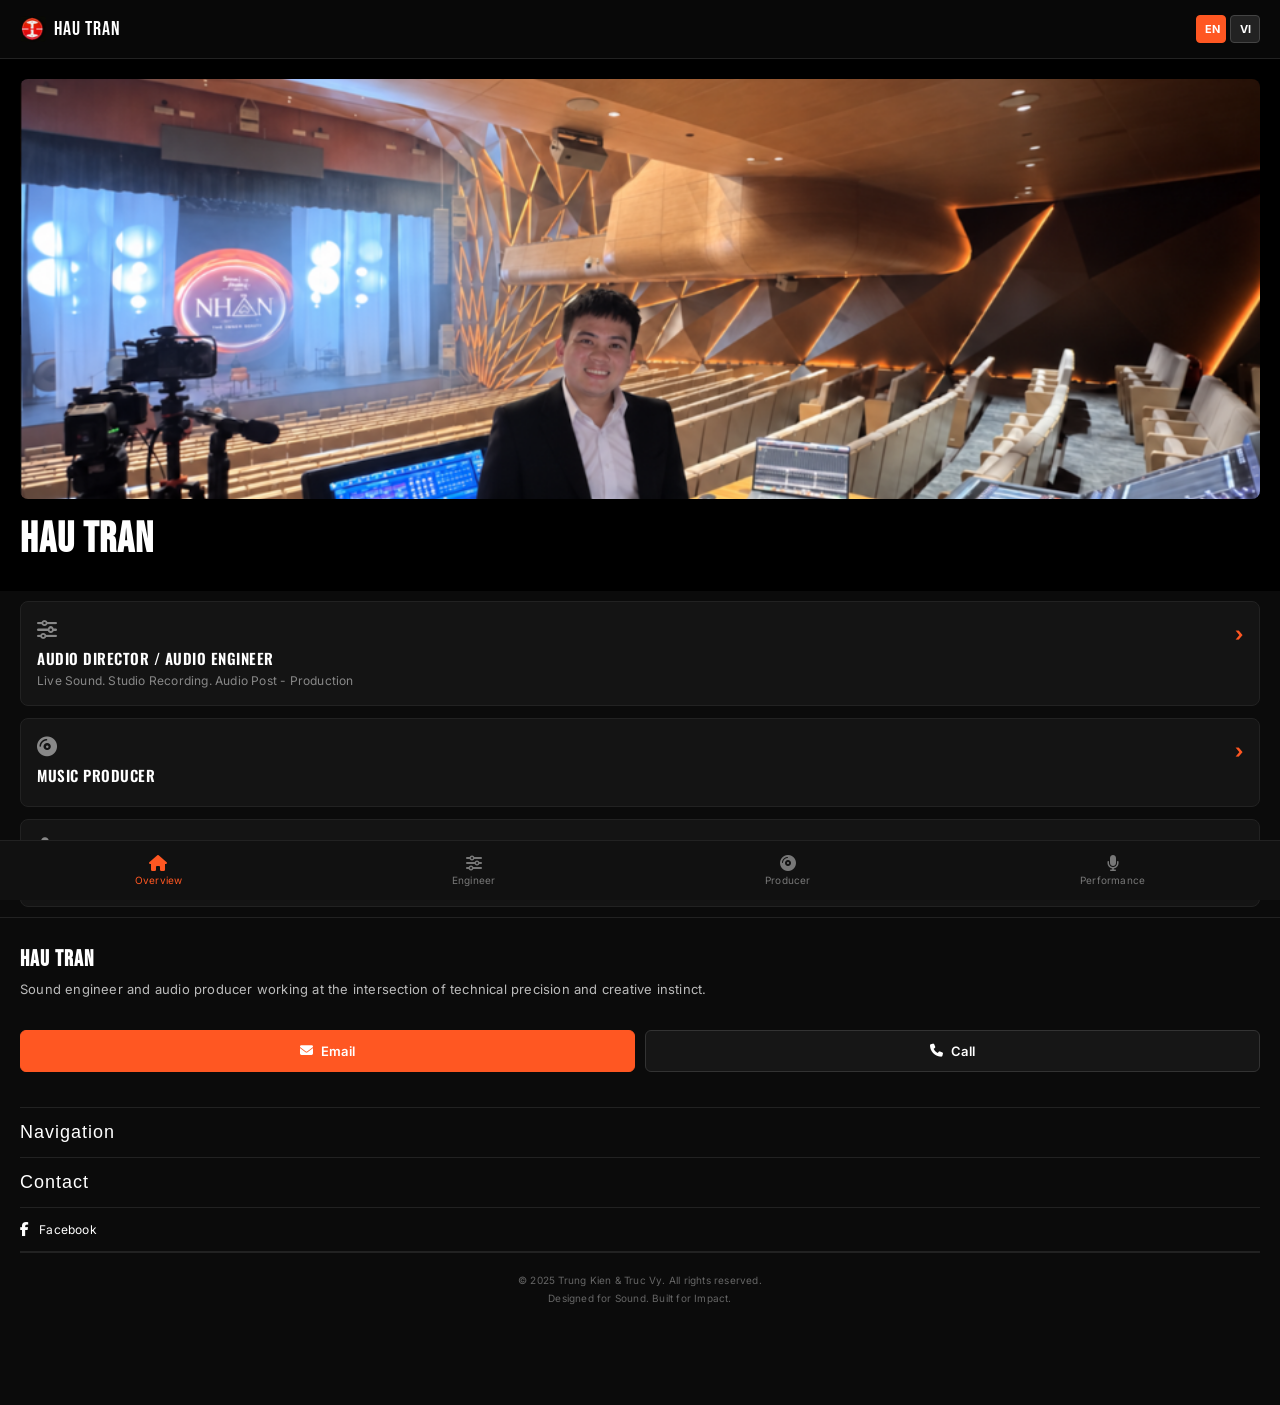
==== commit 31494bf0: "Update style font" ====
--- a/index.html
+++ b/index.html
@@ -236,13 +236,10 @@
 
       .footer-bottom {
         text-align: center;
-        padding: 15px 0 10px 0;
+        padding: 20px 0 10px 0;
         font-size: 10px;
         color: #666;
         line-height: 1.4;
-        border-top: 1px solid #1a1a1a;
-        margin-top: 20px;
-        width: 100%;
       }
 
       .mobile-bottom-nav {
@@ -295,6 +292,9 @@
       <a href="sound-engineer.html" class="choose-card" id="chooseSound">
         <div class="icon"><i class="fas fa-sliders"></i></div>
         <h2 id="chooseSoundTitle">AUDIO DIRECTOR / AUDIO ENGINEER</h2>
+        <p id="chooseSoundDesc">
+          Live Sound. Studio Recording. Audio Post - Production
+        </p>
       </a>
 
       <a href="audio-producer.html" class="choose-card" id="chooseProducer">
@@ -303,7 +303,7 @@
       </a>
 
       <a href="performance.html" class="choose-card" id="choosePerformance">
-        <div class="icon">🎵</div>
+        <div class="icon"><i class="fas fa-microphone"></i></div>
         <h2 id="choosePerformanceTitle">Performance & Musical Background</h2>
       </a>
     </section>
--- a/style.css
+++ b/style.css
@@ -301,6 +301,13 @@
   color: #666;
   gap: 4px;
   width: 100%;
+}
+
+.footer .footer-bottom p {
+  margin: 0;
+  font-size: 10px;
+  color: #666;
+  line-height: 1.4;
 }
 
 /* SOUND & PRODUCER HERO */
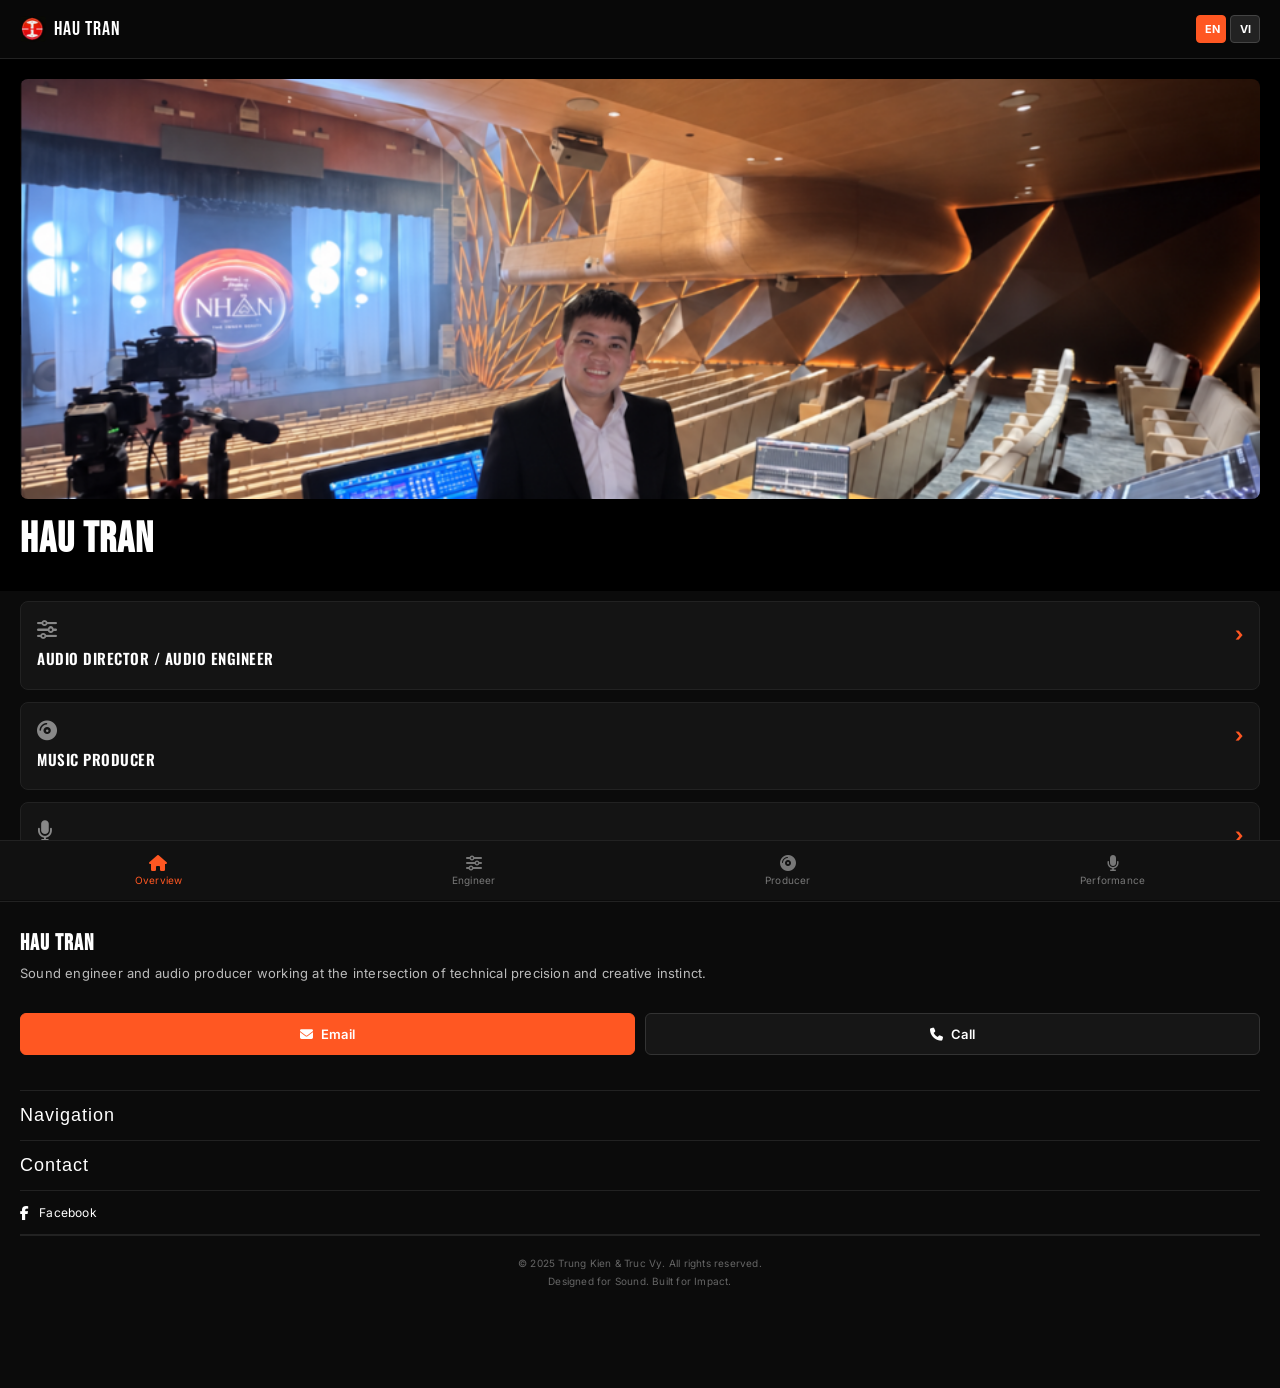
==== commit 0f67a258: "Delete thẻ p" ====
--- a/index.html
+++ b/index.html
@@ -292,9 +292,7 @@
       <a href="sound-engineer.html" class="choose-card" id="chooseSound">
         <div class="icon"><i class="fas fa-sliders"></i></div>
         <h2 id="chooseSoundTitle">AUDIO DIRECTOR / AUDIO ENGINEER</h2>
-        <p id="chooseSoundDesc">
-          Live Sound. Studio Recording. Audio Post - Production
-        </p>
+        
       </a>
 
       <a href="audio-producer.html" class="choose-card" id="chooseProducer">
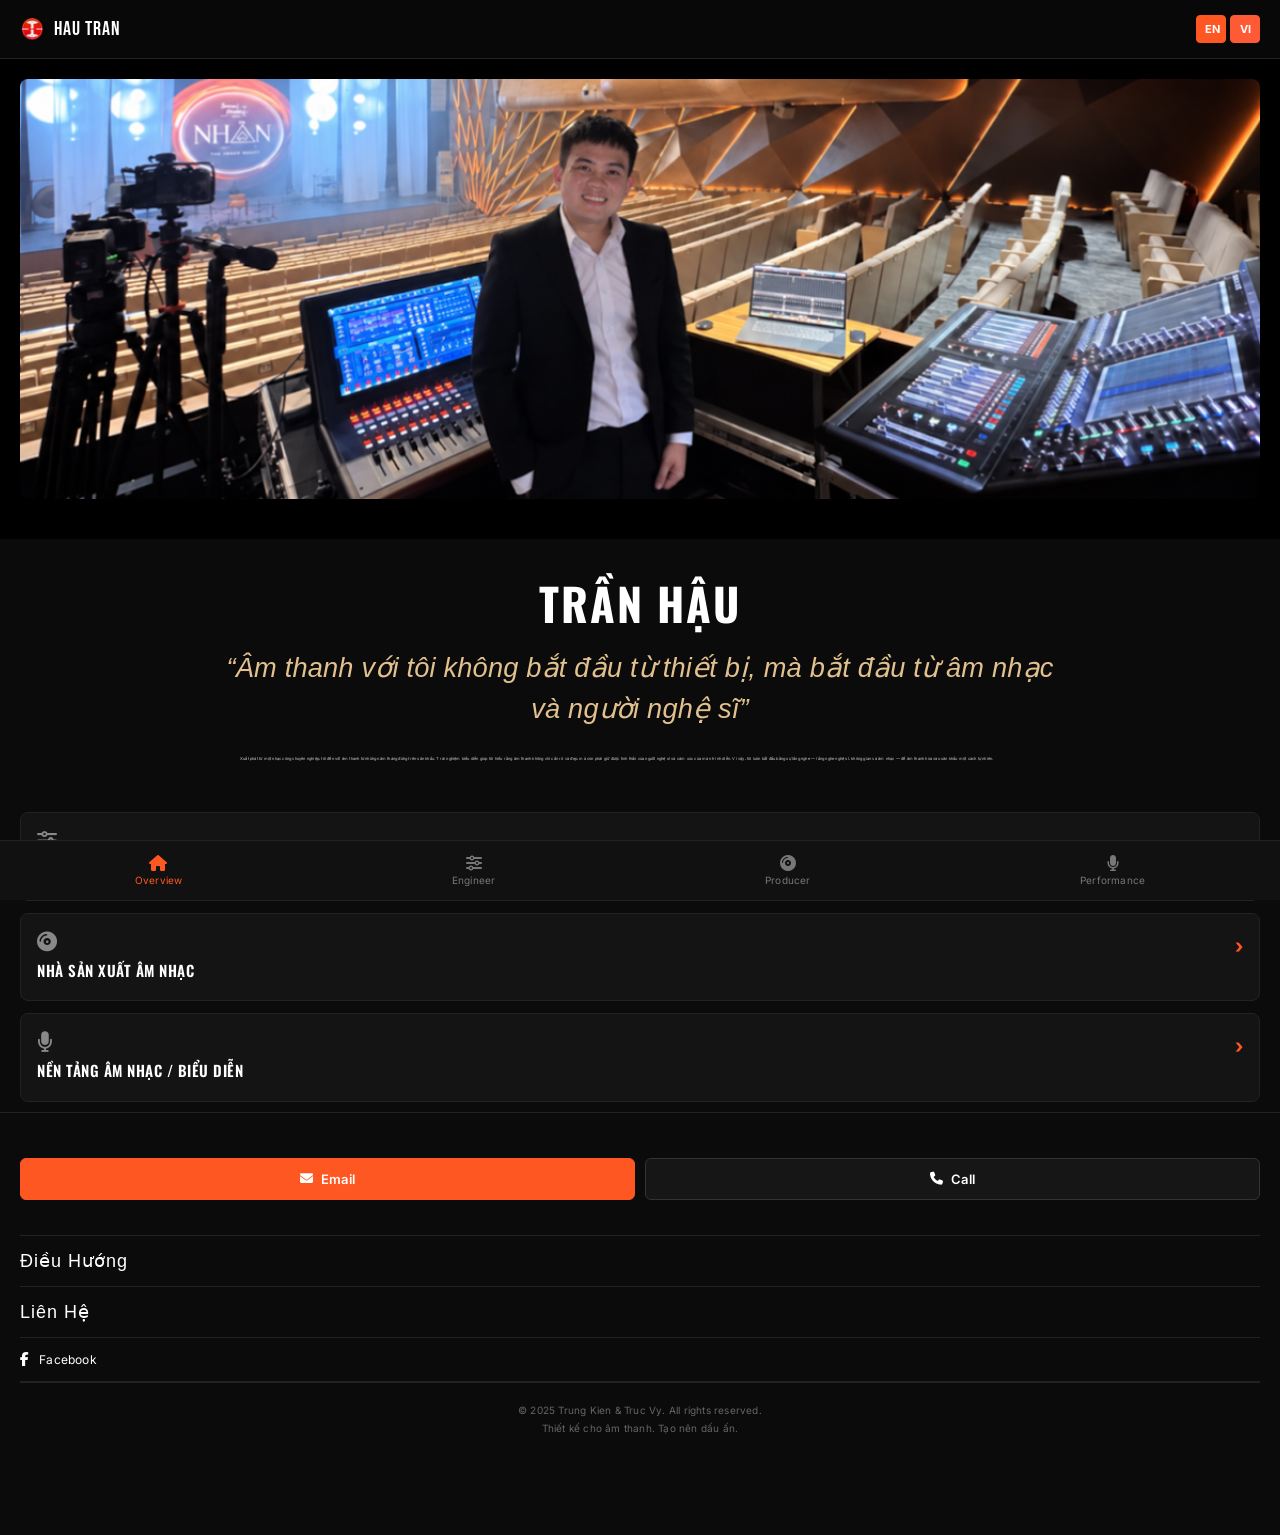
==== commit e2f2aa24: "Update 2 folder image" ====
--- a/index.html
+++ b/index.html
@@ -285,7 +285,19 @@
 
     <section class="hero-menu">
       <img src="assets/HAUTRAN.png" alt="Hau Tran" />
-      <h1>HAU TRAN</h1>
+      
+    </section>
+
+    <section class="about-intro">
+      <div class="about-container">
+        <h2 id="aboutTitle">TRẦN HẬU</h2>
+        <blockquote class="philosophy-quote" id="aboutQuote">
+          “Âm thanh với tôi không bắt đầu từ thiết bị, mà bắt đầu từ âm nhạc và người nghệ sĩ”
+        </blockquote>
+        <p class="about-desc" id="aboutDesc">
+          Xuất phát từ một nhạc công chuyên nghiệp, tôi đến với âm thanh từ những năm tháng đứng trên sân khấu. Trải nghiệm biểu diễn giúp tôi hiểu rằng âm thanh không chỉ cần rõ và đẹp, mà còn phải giữ được tinh thần của người nghệ sĩ và cảm xúc của màn trình diễn. Vì vậy, tôi luôn bắt đầu bằng sự lắng nghe — lắng nghe nghệ sĩ, không gian và âm nhạc — để âm thanh hòa vào sân khấu một cách tự nhiên.
+        </p>
+      </div>
     </section>
 
     <section class="choose">
@@ -308,11 +320,7 @@
 
     <footer class="footer">
       <div class="footer-col">
-        <h3>HAU TRAN</h3>
-        <p>
-          Sound engineer and audio producer working at the intersection of
-          technical precision and creative instinct.
-        </p>
+        
       </div>
 
       <div class="action-buttons">
--- a/style.css
+++ b/style.css
@@ -864,4 +864,55 @@
   .item-info h3 {
     font-size: 13.5px;
   }
-}     +}     
+
+/* --- About Intro Section Styling --- */
+.about-intro {
+  max-width: 900px;
+  margin: 40px auto;
+  padding: 0 20px;
+  text-align: center;
+  color: #fff; /* Điều chỉnh màu chữ tùy theo nền website của bạn */
+}
+
+.about-container h2 {
+  font-size: 2.8rem;
+  letter-spacing: 2px;
+  margin-bottom: 20px;
+  text-transform: uppercase;
+  font-weight: 700;
+}
+
+.philosophy-quote {
+  font-size: 1.7rem;
+  font-style: italic;
+  font-weight: 500;
+  color: #e2c18f; /* Màu điểm nhấn (ví dụ: vàng ánh kim / đồng), có thể thay đổi cho khớp theme */
+  margin-bottom: 25px;
+  line-height: 1.5;
+  padding: 0 15px;
+}
+
+.about-desc {
+  font-size: 0.25rem;
+  line-height: 1.8;
+  color: #ccc; /* Màu chữ mô tả nhạt hơn một chút */
+  text-align: justify; /* Hoặc để 'center' tùy thuộc vào gu bố cục của trang */
+  max-width: 800px;
+  margin: 0 auto;
+}
+
+/* Responsive cho thiết bị di động */
+@media (max-width: 768px) {
+  .about-container h2 {
+    font-size: 2rem;
+  }
+  .philosophy-quote {
+    font-size: 1.2rem;
+    text-align: center;
+  }
+  .about-desc {
+    font-size: 0.59rem;
+    text-align: center; /* Trên mobile căn trái dễ đọc hơn */
+  }
+}
